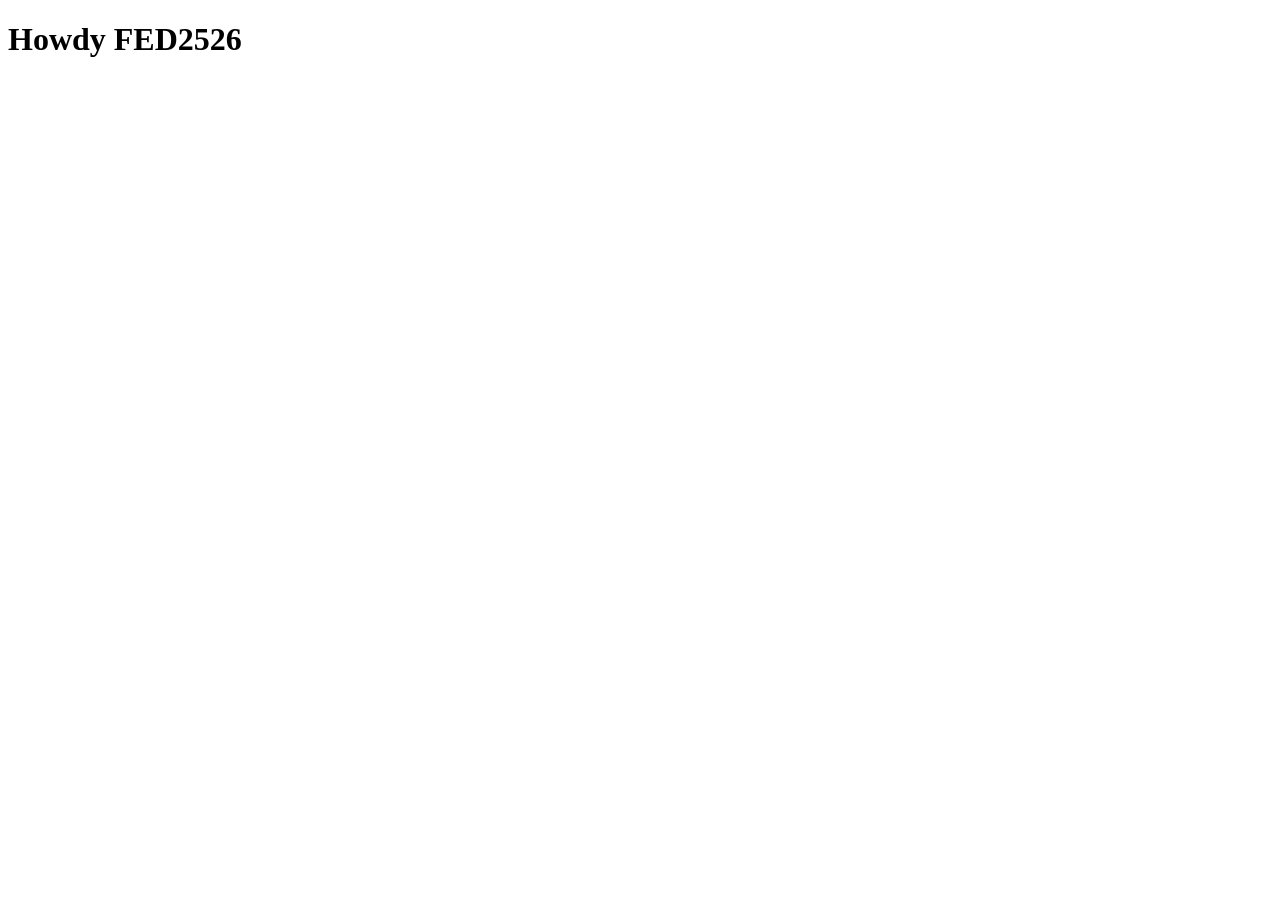
==== index.html @ 152c95b2 "Add files via upload" ====
<!DOCTYPE html>
<html lang="nl">
	
<head>
	<meta charset="UTF-8">
	<meta name="author" content="jouw naam">
	<meta name="viewport" content="width=device-width, initial-scale=1">
	
	<title>Howdy FED2526</title>

	<link href="styles/style.css" rel="stylesheet">

	<link rel="icon" type="image/svg+xml" href="images/favicon.svg">
</head>

<body>
	<h1>Howdy FED2526</h1>

	<script defer src="scripts/script.js"></script>
</body>
	
</html>
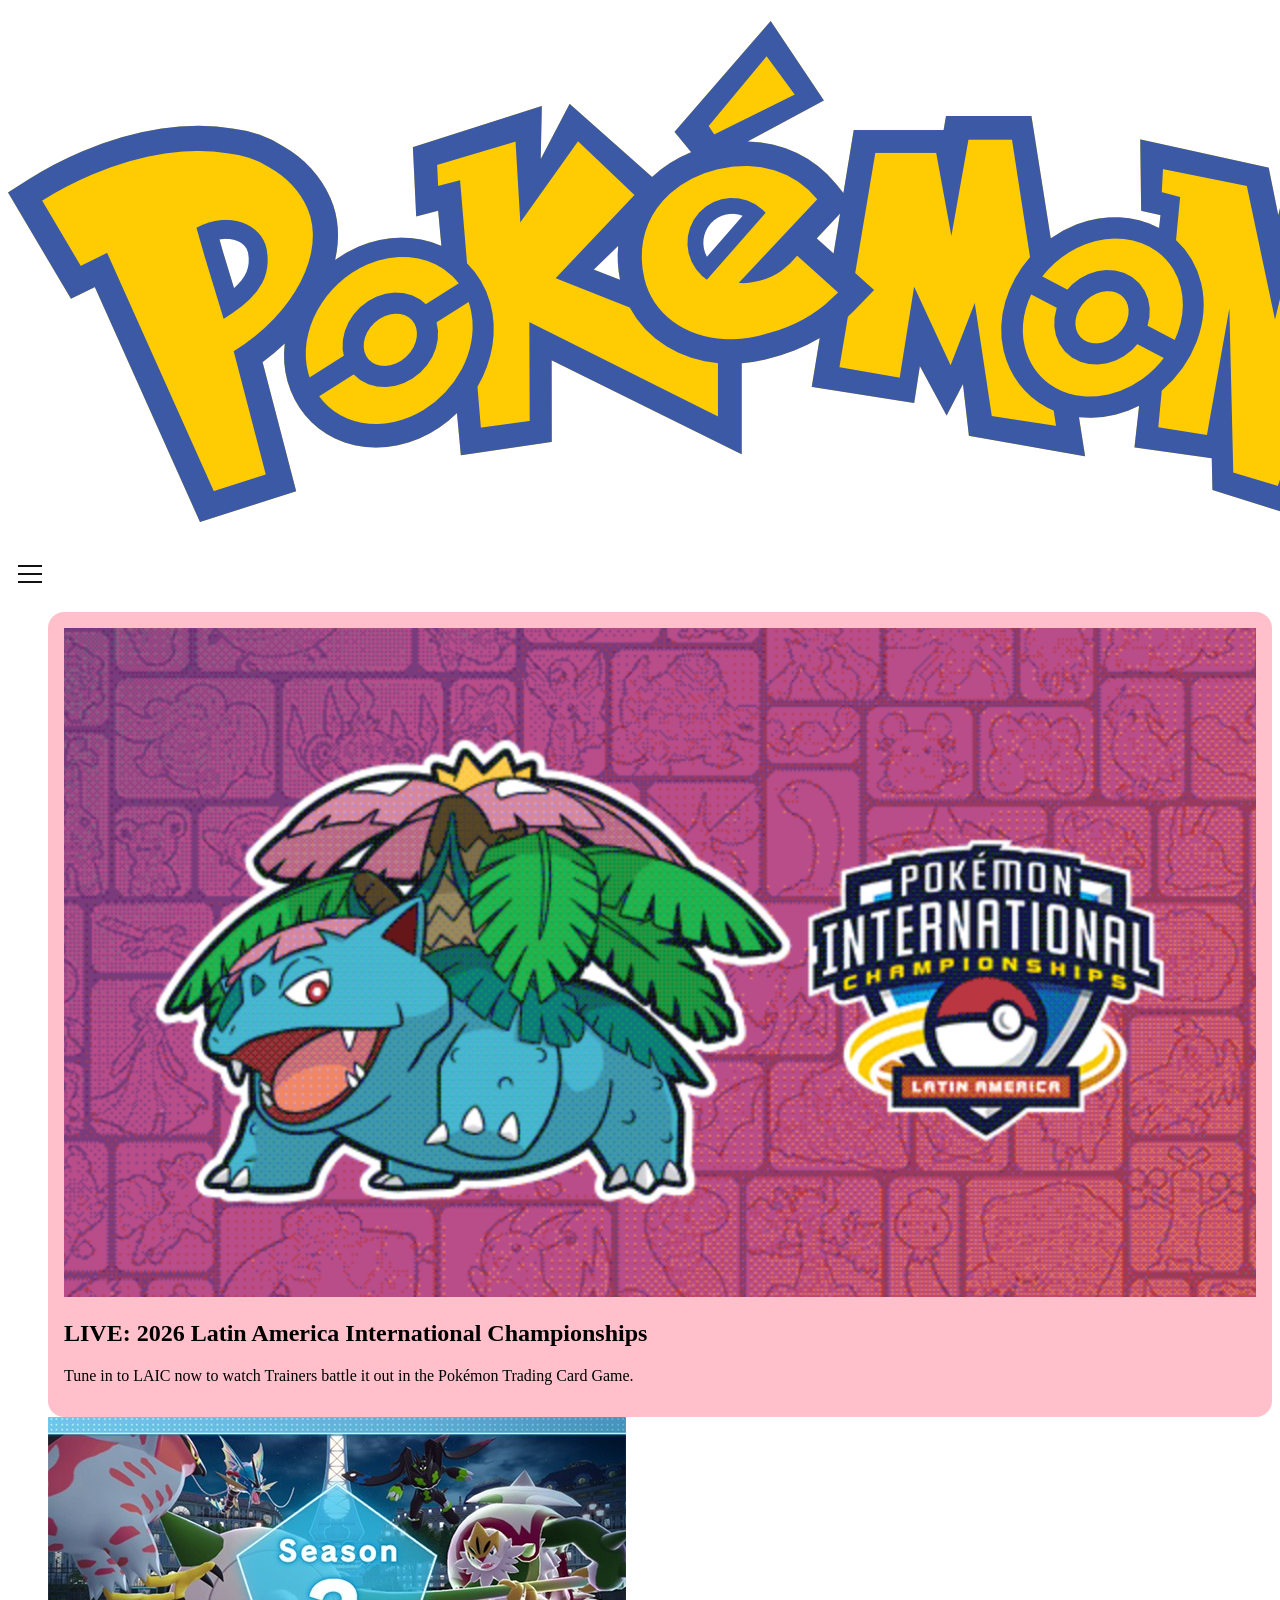
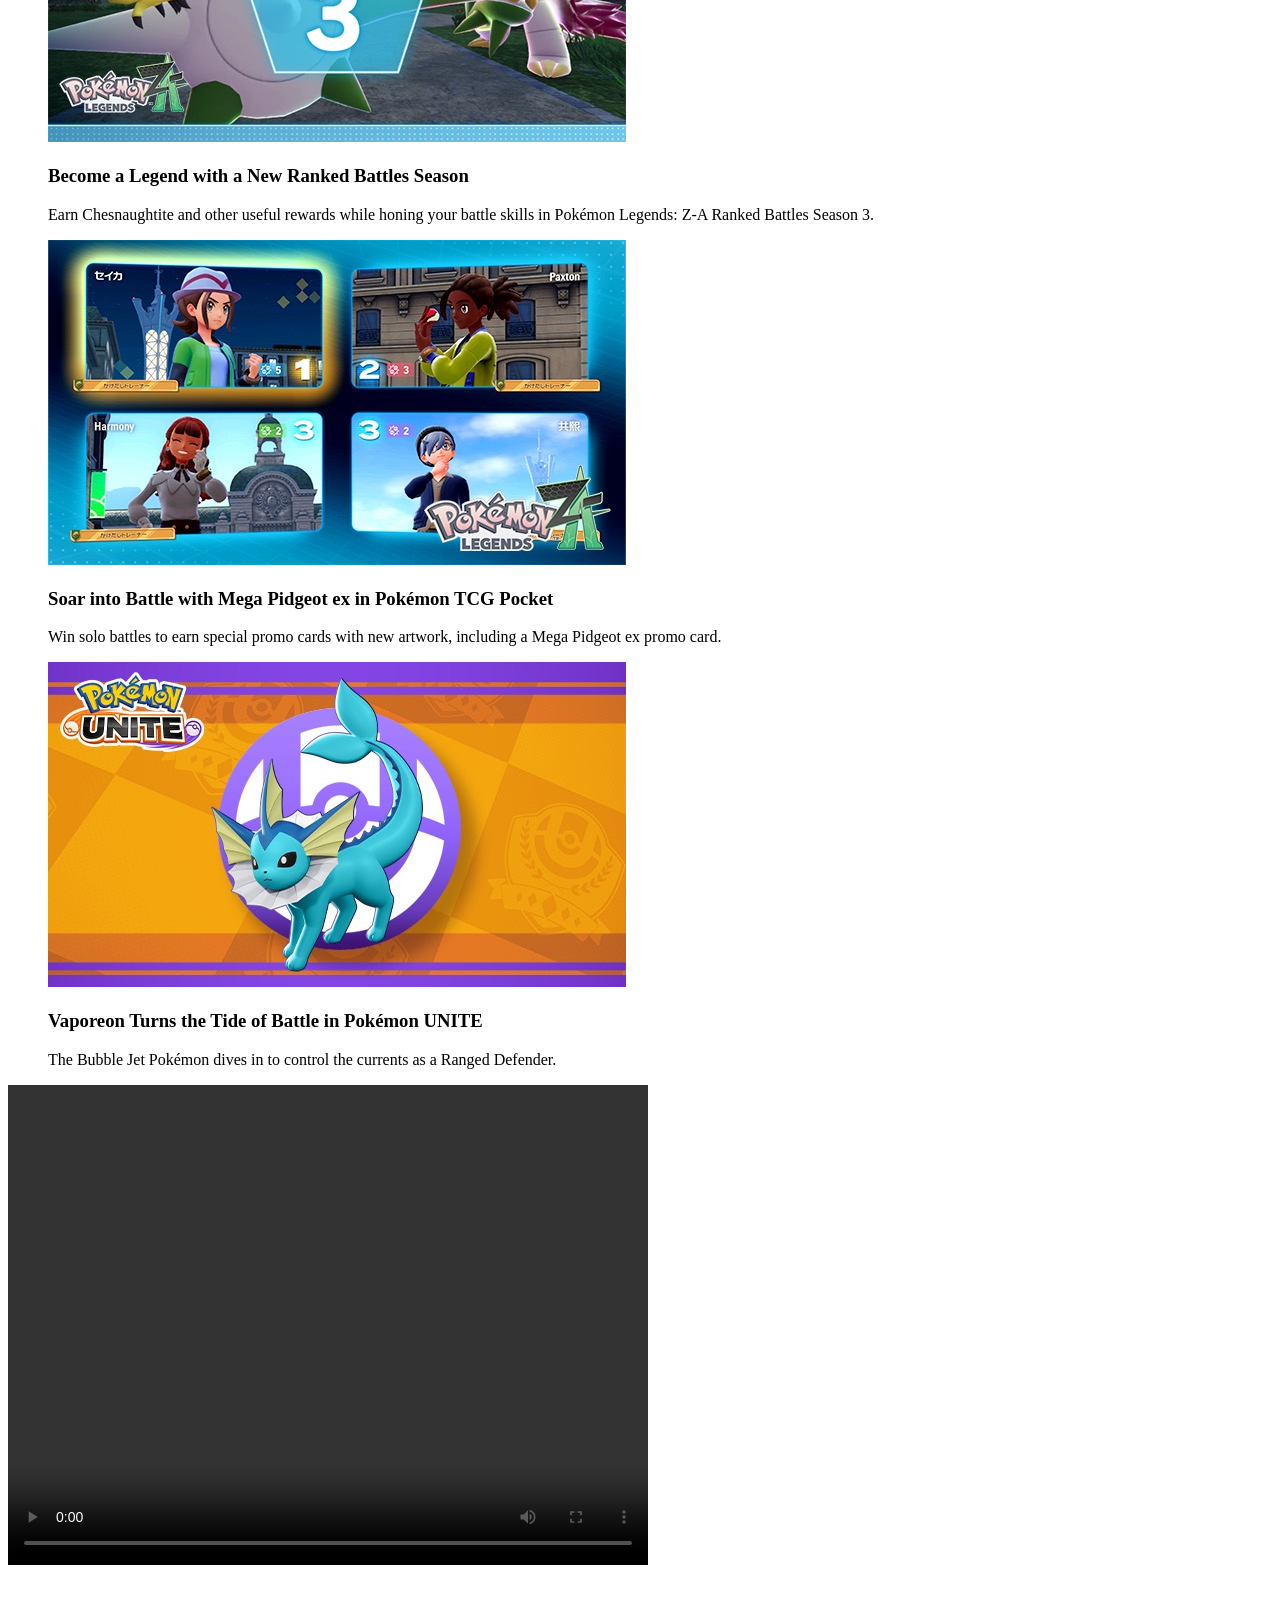
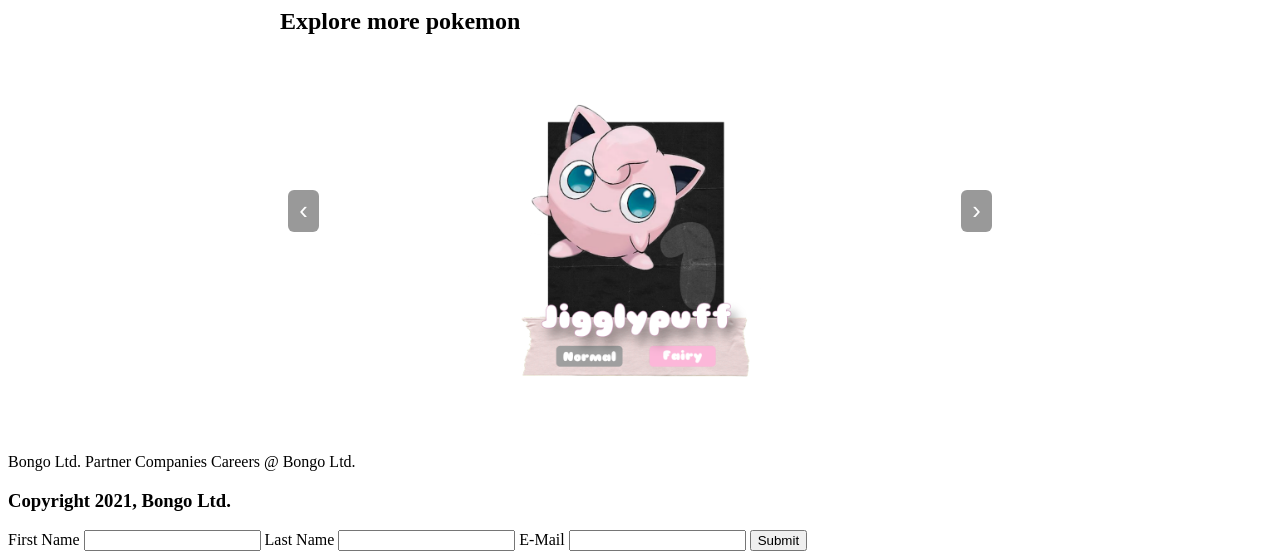
==== commit ba8e7fd0: "Add files via upload" ====
--- a/index.html
+++ b/index.html
@@ -1,22 +1,92 @@
 <!DOCTYPE html>
-<html lang="nl">
-	
-<head>
-	<meta charset="UTF-8">
-	<meta name="author" content="jouw naam">
-	<meta name="viewport" content="width=device-width, initial-scale=1">
-	
-	<title>Howdy FED2526</title>
-
-	<link href="styles/style.css" rel="stylesheet">
-
-	<link rel="icon" type="image/svg+xml" href="images/favicon.svg">
-</head>
-
+<html lang="en">
+  <head>
+    <meta charset="UTF-8">
+    <meta name="viewport" content="width=device-width, initial-scale=1">
+    <title>Pokémon Mobile</title>
+    <link rel="stylesheet" href="styles/style.css">
+  </head>
 <body>
-	<h1>Howdy FED2526</h1>
-
-	<script defer src="scripts/script.js"></script>
+  <header>
+    <h1><img src="images/pokemon.png" alt="pokemon"></h1>
+    <button class="menu-toggle" aria-expanded="false" aria-label="Toggle navigation">
+      <span class="hamburger" aria-hidden="true"></span>
+    </button>
+    <nav class="closed">
+      <ul>
+        <li><a href="#">Pokémon</a></li>
+        <li><a href="#">Shop</a></li>
+        <li><a href="#">About Us</a></li>
+      </ul>
+      <div class="font-size-control">
+        <button id="fontDecrease" title="Decrease font size">Tt−</button>
+        <button id="fontReset" title="Reset font size">Tt</button>
+        <button id="fontIncrease" title="Increase font size">Tt+</button>
+      </div>
+    </nav>
+  </header>
+  <main>
+    <section>
+      <ul>
+        <li>
+          <img src="images/pokemoninter.png" alt="Pokemon international Championships" style="width:100%;">
+          <h2>LIVE: 2026 Latin America International Championships</h2>
+          <p>Tune in to LAIC now to watch Trainers battle it out in the Pokémon Trading Card Game.</p>
+        </li>
+        <li>
+          <img src="images/s3.jpg" alt="">
+          <h3>Become a Legend with a New Ranked Battles Season</h3>
+          <p>Earn Chesnaughtite and other useful rewards while honing your battle skills in Pokémon Legends: Z-A Ranked Battles Season 3.</p>
+        </li>
+        <li>
+          <img src="images/battle.jpg" alt="">
+          <h3>Soar into Battle with Mega Pidgeot ex in Pokémon TCG Pocket</h3>
+          <p>Win solo battles to earn special promo cards with new artwork, including a Mega Pidgeot ex promo card.</p>
+        </li>
+        <li>
+          <img src="images/vapereon.jpg" alt="">
+          <h3>Vaporeon Turns the Tide of Battle in Pokémon UNITE</h3>
+          <p>The Bubble Jet Pokémon dives in to control the currents as a Ranged Defender.</p>
+        </li>
+      </ul>
+    </section>
+    <section>
+      <video width="640" height="480" controls>
+        <source src="video/4800-180289993_small.mp4" type="video/mp4">
+        Your browser does not support the video tag.
+      </video>
+    </section>
+    <section class="poke-carousel" aria-label="Pokémon carousel">
+      <h2>Explore more pokemon</h2>
+      <div class="poke-slides">
+        <img class="poke-slide" src="images/jigglypuff.PNG" alt="Jigglypuff">
+        <img class="poke-slide" src="images/eevee.PNG" alt="Eevee">
+        <img class="poke-slide" src="images/lucario.PNG" alt="Lucario">
+        <img class="poke-slide" src="images/mimikyu.PNG" alt="Mimikyu">
+      </div>
+      <button class="poke-prev" aria-label="Previous slide">‹</button>
+      <button class="poke-next" aria-label="Next slide">›</button>
+      <div class="poke-dots" aria-hidden="false"></div>
+    </section>
+  </main>
+  <footer>
+    <nav>
+      <a>Bongo Ltd. Partner Companies</a>
+      <a>Careers @ Bongo Ltd.</a>
+    </nav>
+    <h3>Copyright 2021, Bongo Ltd.</h3>
+    <form>
+					<label for="firstName">First Name</label>
+					<input required id="firstName" type="text">
+					<label for="lastName">Last Name</label>
+					<input required id="lastName" type="text">
+					<label for="mail">E-Mail</label>
+					<input required id="mail" type="email">
+					<input type="submit">
+				</form>
+  </footer>
+  <script src="scripts/script.js"></script>
+  <script src="scripts/font-size.js"></script>
+  <script src="scripts/pokemon-carousel.js"></script>
 </body>
-	
 </html>
--- a/styles/style.css
+++ b/styles/style.css
@@ -0,0 +1,233 @@
+/**************/
+/* CSS REMEDY */
+/**************/
+*, *::after, *::before {
+  box-sizing:border-box;  
+}
+
+
+/*********************/
+/* CUSTOM PROPERTIES */
+/*********************/
+:root {
+	/* startje */
+	--color-text:#111;
+	--color-background:#cce5ea;
+}
+
+
+
+
+
+/****************/
+/* JOUW STYLING */
+/****************/
+
+
+
+/* Hamburger / responsive nav */
+.menu-toggle {
+	background: transparent;
+	border: none;
+	width: 44px;
+	height: 44px;
+	display: inline-flex;
+	align-items: center;
+	justify-content: center;
+	cursor: pointer;
+}
+.menu-toggle:focus { outline: 3px solid rgba(0,0,0,0.15); }
+.hamburger {
+	display: block;
+	width: 24px;
+	height: 2px;
+	background: var(--color-text);
+	position: relative;
+}
+.hamburger::before, .hamburger::after {
+	content: "";
+	position: absolute;
+	left: 0;
+	width: 24px;
+	height: 2px;
+	background: var(--color-text);
+	transition: transform .25s ease, opacity .2s ease;
+}
+.hamburger::before { top: -8px; }
+.hamburger::after { bottom: -8px; }
+.menu-toggle[aria-expanded="true"] .hamburger { background: transparent; }
+.menu-toggle[aria-expanded="true"] .hamburger::before { transform: translateY(8px) rotate(45deg); }
+.menu-toggle[aria-expanded="true"] .hamburger::after { transform: translateY(-8px) rotate(-45deg); }
+
+.closed {
+	display: none;
+}
+
+header nav {
+	display: flex;
+	gap: 1rem;
+}
+
+/* Font size control buttons */
+.font-size-control {
+	display: flex;
+	gap: 0.4rem;
+	margin-left: auto;
+}
+
+.font-size-control button {
+	background: transparent;
+	border: 1px solid var(--color-text);
+	padding: 0.3rem 0.7rem;
+	cursor: pointer;
+	font-size: 0.85rem;
+	border-radius: 3px;
+	transition: background 0.2s;
+}
+
+.font-size-control button:hover {
+	background: rgba(0, 0, 0, 0.1);
+}
+
+@media (max-width: 800px) {
+	.primary-nav {
+		display: none;
+		position: absolute;
+		top: 100%;
+		right: 0;
+		background: var(--color-background);
+		width: 220px;
+		box-shadow: 0 8px 24px rgba(0,0,0,0.12);
+		border-radius: 6px;
+		padding: 0.5rem 0;
+	}
+	.primary-nav.open { display: block; }
+	.primary-nav ul { list-style: none; margin: 0; padding: 0; }
+	.primary-nav li { margin: 0; }
+	.primary-nav a { display: block; padding: 0.6rem 1rem; color: var(--color-text); text-decoration: none; }
+	.primary-nav a:hover, .primary-nav a:focus { background: rgba(0,0,0,0.04); }
+}
+
+/* Simple, self-contained carousel for pokemon.html */
+.poke-carousel {
+	max-width: 720px;
+	margin: 1.2rem auto;
+	position: relative;
+	overflow: hidden;
+	border-radius: 8px;
+	background: #fff;
+}
+.poke-slides { position: relative; height: 360px; }
+.poke-slide {
+	position: absolute;
+	inset: 0 0 0 0;
+	width: 100%;
+	height: 100%;
+	object-fit: contain;
+	background: #fff;
+	opacity: 0;
+	transition: opacity 400ms ease-in-out;
+}
+.poke-slide[style], .poke-slide.active { opacity: 1; }
+.poke-prev, .poke-next {
+	position: absolute;
+	top: 50%;
+	transform: translateY(-50%);
+	background: rgba(0,0,0,0.4);
+	border: none;
+	color: white;
+	font-size: 1.6rem;
+	padding: 0.4rem 0.7rem;
+	cursor: pointer;
+	border-radius: 6px;
+}
+.poke-prev { left: 8px; }
+.poke-next { right: 8px; }
+.poke-dots {
+	text-align: center;
+	padding: 0.6rem 0;
+	background: rgba(255,255,255,0.85);
+}
+.poke-dots button {
+	width: 10px;
+	height: 10px;
+	border-radius: 50%;
+	border: none;
+	margin: 0 6px;
+	background: #ccc;
+	cursor: pointer;
+}
+.poke-dots button.active { background: #333; }
+
+@media (max-width: 480px) {
+	.poke-slides { height: 220px; }
+}
+
+/* First Section */
+
+section:first-of-type ul {
+	list-style: none;
+}
+
+section:first-of-type ul li:first-of-type  {
+	background-color: pink;
+	padding: 1em;
+	border-radius: 1em;
+	transition: .2s;
+}
+
+section:first-of-type ul li:first-of-type:hover {
+	background-color: rgb(224, 168, 177);
+	transform: translate(0, -0.2em);
+	cursor: pointer;
+}
+
+/* Stats */
+
+.stats {
+	background-color: grey;
+	border-radius: 1em;
+}
+
+.stats > ul {
+	display: flex;
+	
+}
+
+.stats > ul > li {
+	list-style: none;
+}
+
+.stats ul li ul {
+	padding: 0;
+}
+
+.stats ul li ul li {
+	background-color: #fff;
+	width: 80px;
+	height: 10px;
+	margin: 5px;
+	list-style: none;
+}
+
+.blue{
+	background-color: blue;
+}
+
+/* Evolutions section */
+
+section:nth-of-type(6) {
+	background-color: grey;
+}
+
+section:nth-of-type(6) img {
+	cursor: pointer;
+	transition: .2s;
+	border: 1em solid #fff;
+	border-radius: 50em;
+	background-color: darkgrey;
+}
+
+section:nth-of-type(6) img:hover {
+	scale: 1.1;
+}
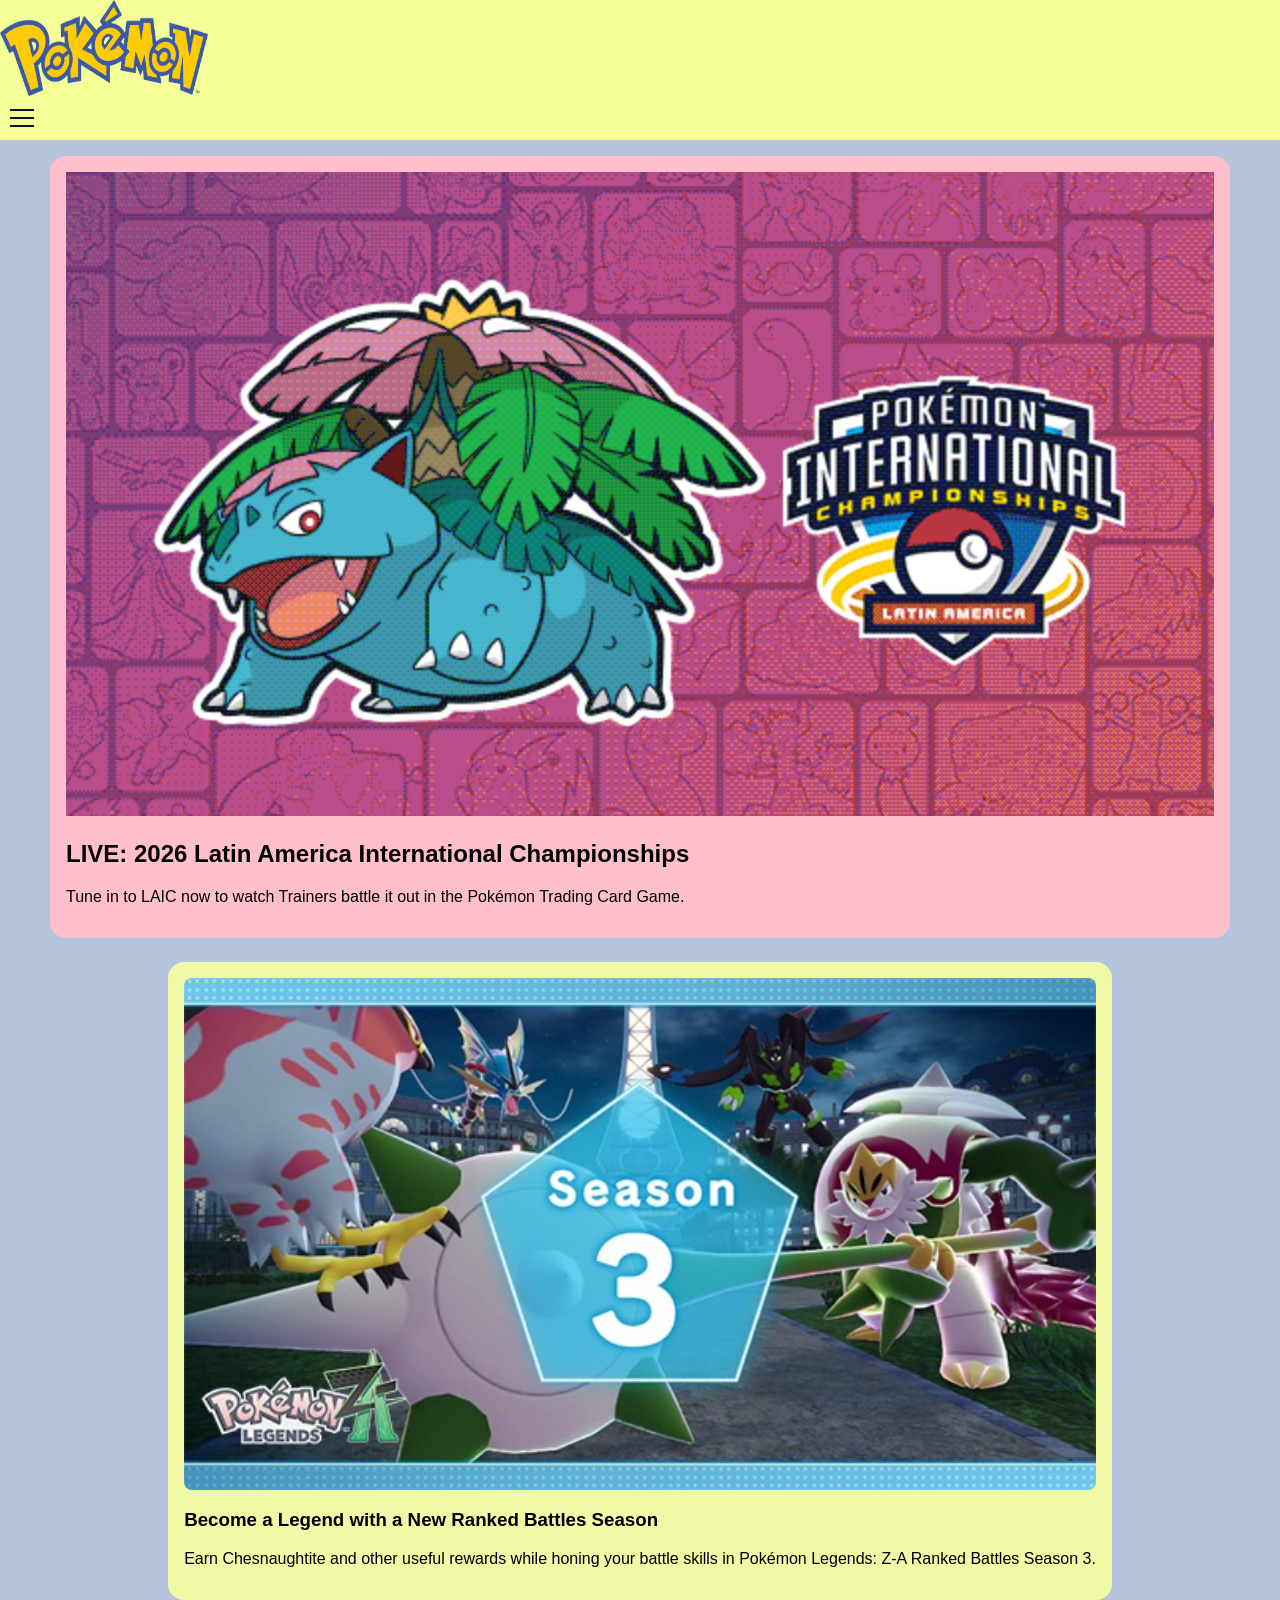
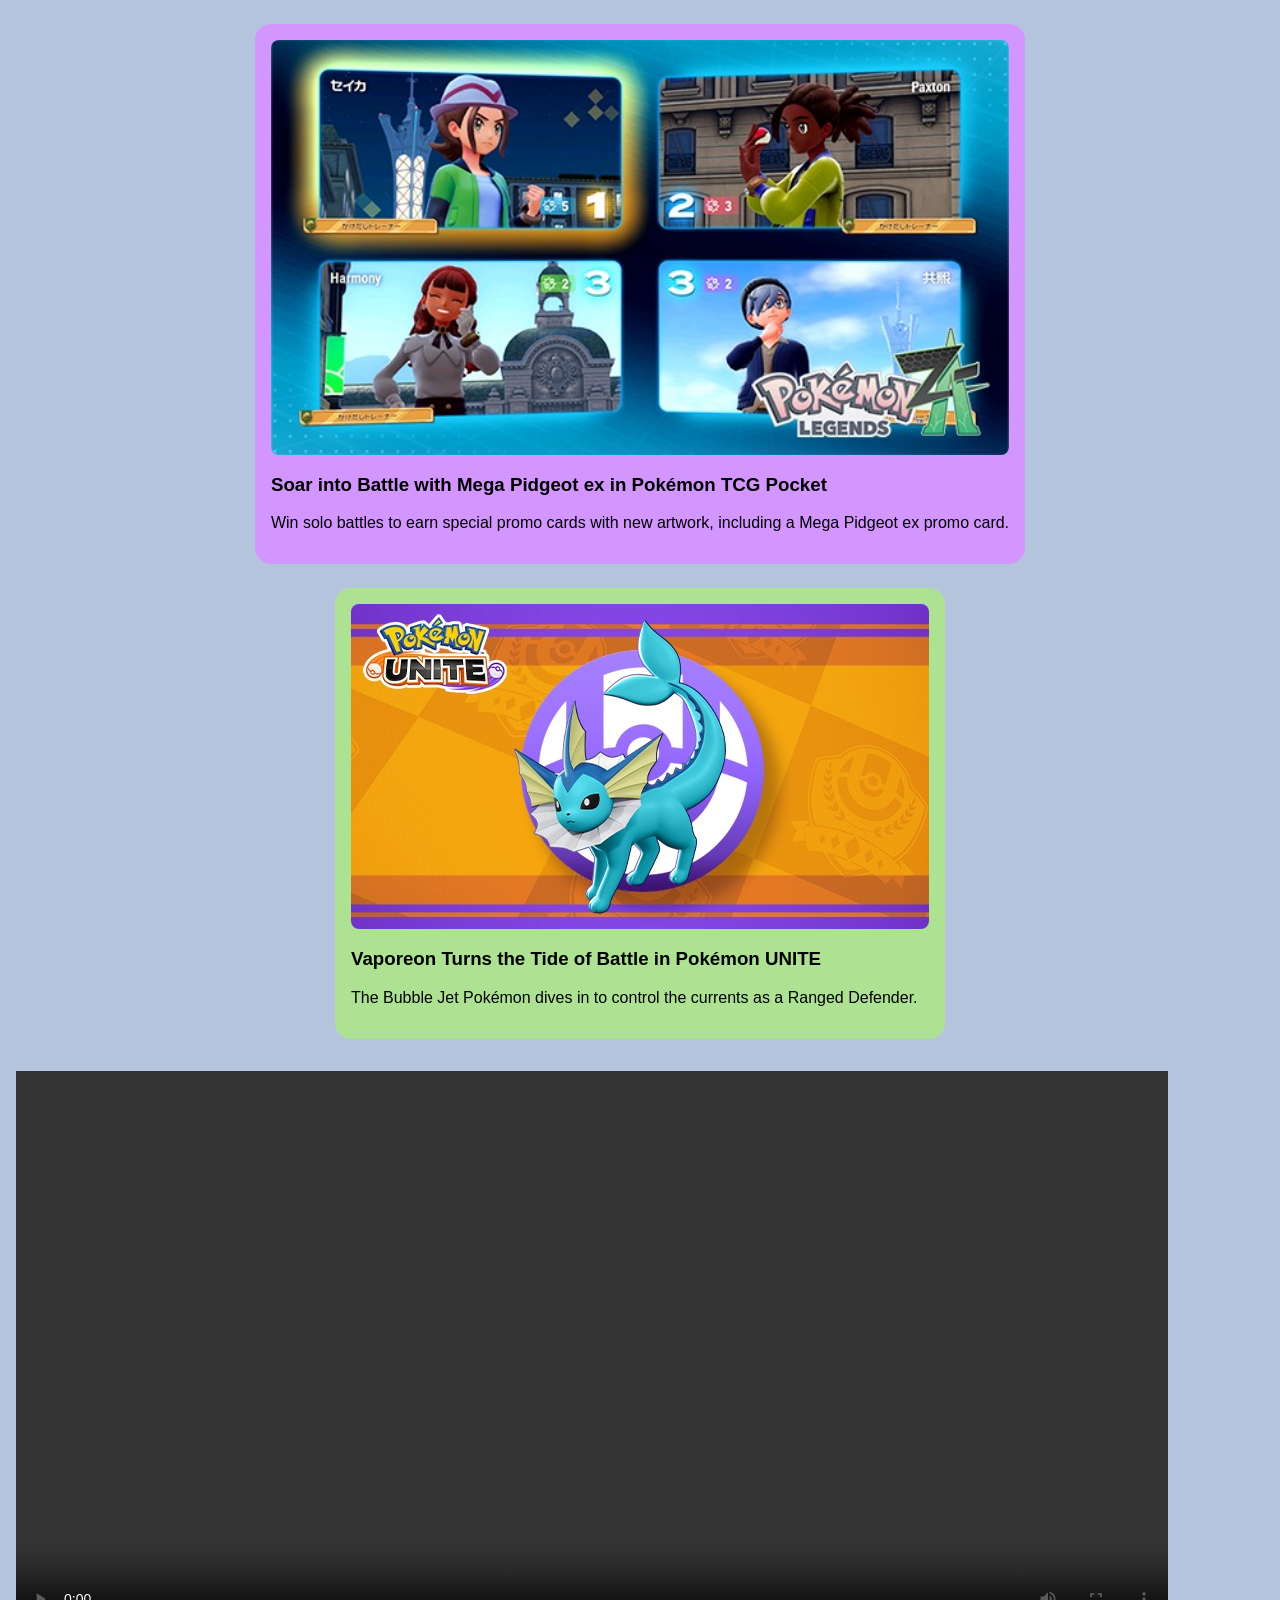
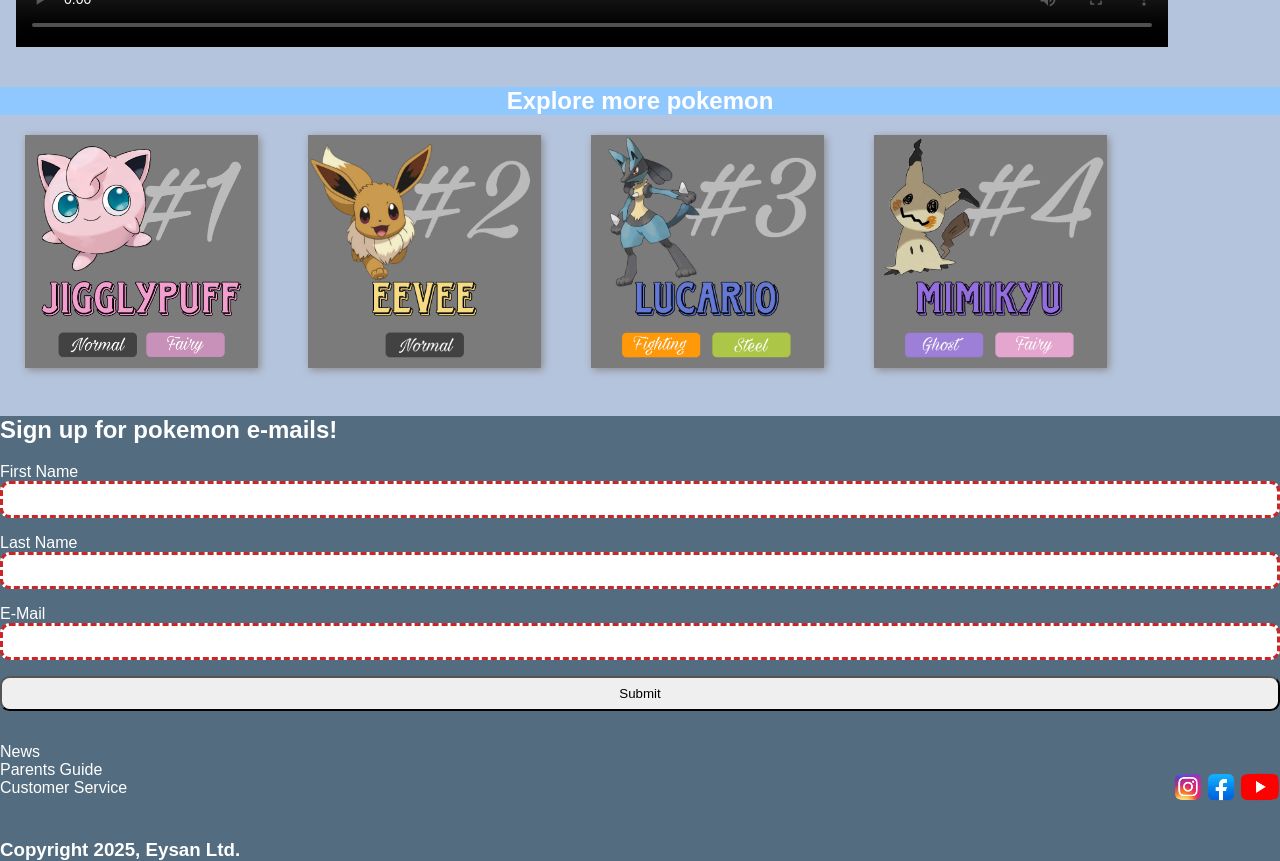
==== commit 8e025024: "Add files via upload" ====
--- a/index.html
+++ b/index.html
@@ -8,13 +8,14 @@
   </head>
 <body>
   <header>
-    <h1><img src="images/pokemon.png" alt="pokemon"></h1>
+    <h1 hidden>Pokemon</h1>
+    <img src="images/pokemon.png" alt="pokemon logo">
     <button class="menu-toggle" aria-expanded="false" aria-label="Toggle navigation">
       <span class="hamburger" aria-hidden="true"></span>
     </button>
     <nav class="closed">
       <ul>
-        <li><a href="#">Pokémon</a></li>
+        <li><a href="pokemon.html">Pokémon</a></li>
         <li><a href="#">Shop</a></li>
         <li><a href="#">About Us</a></li>
       </ul>
@@ -26,6 +27,8 @@
     </nav>
   </header>
   <main>
+
+    <!-- News Section -->
     <section>
       <ul>
         <li>
@@ -33,48 +36,46 @@
           <h2>LIVE: 2026 Latin America International Championships</h2>
           <p>Tune in to LAIC now to watch Trainers battle it out in the Pokémon Trading Card Game.</p>
         </li>
-        <li>
-          <img src="images/s3.jpg" alt="">
+        <li class="s3">
+          <img src="images/s3.jpg" alt="New Ranked Battles Season image">
           <h3>Become a Legend with a New Ranked Battles Season</h3>
           <p>Earn Chesnaughtite and other useful rewards while honing your battle skills in Pokémon Legends: Z-A Ranked Battles Season 3.</p>
         </li>
-        <li>
-          <img src="images/battle.jpg" alt="">
+        <li class="battle">
+          <img src="images/battle.jpg" alt="Soar into Battle with Mega Pidgeot image">
           <h3>Soar into Battle with Mega Pidgeot ex in Pokémon TCG Pocket</h3>
           <p>Win solo battles to earn special promo cards with new artwork, including a Mega Pidgeot ex promo card.</p>
         </li>
-        <li>
-          <img src="images/vapereon.jpg" alt="">
+        <li class="vapereon">
+          <img src="images/vapereon.jpg" alt="Vapereon tide battle image">
           <h3>Vaporeon Turns the Tide of Battle in Pokémon UNITE</h3>
           <p>The Bubble Jet Pokémon dives in to control the currents as a Ranged Defender.</p>
         </li>
       </ul>
     </section>
+
+
     <section>
+      <h2 hidden>Draaiende pokeball video</h2>
       <video width="640" height="480" controls>
-        <source src="video/4800-180289993_small.mp4" type="video/mp4">
+        <source src="video/pokebal.mp4" type="video/mp4">
         Your browser does not support the video tag.
       </video>
+   </section>
+    <section>
+      <h2 class="fonth2">Explore more pokemon</h2>
+      <div class="imagecarousel">
+        <img src="images/jigglypuff.JPEG" alt="Jigglypuff"/> 
+        <img src="images/evee.JPEG" alt="Eevee"/>
+        <img src="images/lucario.JPEG" alt="Lucario"/>
+        <img src="images/mimikyu.JPEG" alt="Mimikyu"/>
+      </div>
     </section>
-    <section class="poke-carousel" aria-label="Pokémon carousel">
-      <h2>Explore more pokemon</h2>
-      <div class="poke-slides">
-        <img class="poke-slide" src="images/jigglypuff.PNG" alt="Jigglypuff">
-        <img class="poke-slide" src="images/eevee.PNG" alt="Eevee">
-        <img class="poke-slide" src="images/lucario.PNG" alt="Lucario">
-        <img class="poke-slide" src="images/mimikyu.PNG" alt="Mimikyu">
-      </div>
-      <button class="poke-prev" aria-label="Previous slide">‹</button>
-      <button class="poke-next" aria-label="Next slide">›</button>
-      <div class="poke-dots" aria-hidden="false"></div>
-    </section>
+
+
   </main>
   <footer>
-    <nav>
-      <a>Bongo Ltd. Partner Companies</a>
-      <a>Careers @ Bongo Ltd.</a>
-    </nav>
-    <h3>Copyright 2021, Bongo Ltd.</h3>
+    <h2>Sign up for pokemon e-mails!</h2>
     <form>
 					<label for="firstName">First Name</label>
 					<input required id="firstName" type="text">
@@ -83,10 +84,18 @@
 					<label for="mail">E-Mail</label>
 					<input required id="mail" type="email">
 					<input type="submit">
-				</form>
+		</form>
+    <div class="apps">
+    <ul>
+      <li>News</li>
+      <li>Parents Guide</li>
+      <li>Customer Service</li>
+    </ul>
+    <img src="images/apps.PNG" alt="Instagram, Facebook en Youtube logos">
+    </div>
+    <h3>Copyright 2025, Eysan Ltd.</h3>
   </footer>
   <script src="scripts/script.js"></script>
   <script src="scripts/font-size.js"></script>
-  <script src="scripts/pokemon-carousel.js"></script>
 </body>
 </html>
--- a/styles/style.css
+++ b/styles/style.css
@@ -12,7 +12,7 @@
 :root {
 	/* startje */
 	--color-text:#111;
-	--color-background:#cce5ea;
+	--color-background:#3f8d9d;
 }
 
 
@@ -22,10 +22,86 @@
 /****************/
 /* JOUW STYLING */
 /****************/
-
-
-
-/* Hamburger / responsive nav */
+body {
+	background-color: #b5c4dd;
+	font-family: 'Franklin Gothic Medium', 'Arial Narrow', Arial, sans-serif;
+}
+
+/* Carousel */
+.imagecarousel {
+	position: relative;
+	height: 233px;
+	margin-bottom: 30px;
+	display: flex;
+	width: 100%;
+}
+
+.imagecarousel img {
+  margin: 0px 25px;
+  box-shadow: 2px 2px 8px #8a8a8a;
+}
+
+.imagecarousel {
+  animation: bannermove 50s linear infinite;
+}
+
+@keyframes bannermove {
+   0% {
+    left: 0;
+  }
+  50% {
+    left: -100%;
+  }
+  100% {
+    left: 0;
+  }
+}
+
+head nav  {
+  flex-direction: row;
+}
+body {
+    margin: 0;
+    padding: 0;
+}
+
+/* Header */
+
+nav ul {
+    list-style: none;
+    display: flex;
+    flex-direction: column;  
+    gap: 0.5em;
+	font-size: large;
+}
+
+nav ul li a {
+    text-decoration: none;
+    font-family: Impact, Haettenschweiler, 'Arial Narrow Bold', sans-serif;
+    color: black;
+    font-size: 0.9em;
+    display: block;
+}
+header {
+background-color: rgb(245, 255, 151);
+}
+video {
+	margin: 1em;
+	width: 90%;
+	height: 90%;
+}
+
+header img {
+	display: block;
+	justify-content: center;
+	height:6em;
+	width: 13em;
+                 
+}
+
+
+
+/* Hamburger nav */
 .menu-toggle {
 	background: transparent;
 	border: none;
@@ -66,27 +142,21 @@
 header nav {
 	display: flex;
 	gap: 1rem;
-}
+	justify-content: space-between;
+}
+
 
 /* Font size control buttons */
-.font-size-control {
-	display: flex;
-	gap: 0.4rem;
+.font-size-control button {
+    background: transparent;
+    border: 0.1em solid var(--color-text);
+    padding: 0.1rem 0.3rem; 
 	margin-left: auto;
-}
-
-.font-size-control button {
-	background: transparent;
-	border: 1px solid var(--color-text);
-	padding: 0.3rem 0.7rem;
-	cursor: pointer;
-	font-size: 0.85rem;
-	border-radius: 3px;
-	transition: background 0.2s;
-}
-
-.font-size-control button:hover {
-	background: rgba(0, 0, 0, 0.1);
+    cursor: pointer;
+    font-size: 0.75rem;    
+    border-radius: 0.2em;
+    transition: background 0.2s;
+    width: auto;            
 }
 
 @media (max-width: 800px) {
@@ -108,68 +178,28 @@
 	.primary-nav a:hover, .primary-nav a:focus { background: rgba(0,0,0,0.04); }
 }
 
-/* Simple, self-contained carousel for pokemon.html */
-.poke-carousel {
-	max-width: 720px;
-	margin: 1.2rem auto;
-	position: relative;
-	overflow: hidden;
-	border-radius: 8px;
-	background: #fff;
-}
-.poke-slides { position: relative; height: 360px; }
-.poke-slide {
-	position: absolute;
-	inset: 0 0 0 0;
-	width: 100%;
-	height: 100%;
-	object-fit: contain;
-	background: #fff;
-	opacity: 0;
-	transition: opacity 400ms ease-in-out;
-}
-.poke-slide[style], .poke-slide.active { opacity: 1; }
-.poke-prev, .poke-next {
-	position: absolute;
-	top: 50%;
-	transform: translateY(-50%);
-	background: rgba(0,0,0,0.4);
-	border: none;
-	color: white;
-	font-size: 1.6rem;
-	padding: 0.4rem 0.7rem;
-	cursor: pointer;
-	border-radius: 6px;
-}
-.poke-prev { left: 8px; }
-.poke-next { right: 8px; }
-.poke-dots {
-	text-align: center;
-	padding: 0.6rem 0;
-	background: rgba(255,255,255,0.85);
-}
-.poke-dots button {
-	width: 10px;
-	height: 10px;
-	border-radius: 50%;
-	border: none;
-	margin: 0 6px;
-	background: #ccc;
-	cursor: pointer;
-}
-.poke-dots button.active { background: #333; }
-
-@media (max-width: 480px) {
-	.poke-slides { height: 220px; }
-}
-
-/* First Section */
-
+/* font h2 index.html */
+.fonth2 {
+  font-family: Impact, Haettenschweiler, 'Arial Narrow Bold', sans-serif;
+  text-align: center;
+  color: #fff;
+  background-color: #8fc7ff;
+}
+
+/* news section Section */
 section:first-of-type ul {
 	list-style: none;
+	display: flex;
+	align-items: center;
+	flex-direction: column;
+	padding-left: 0px;
+	margin-left: 0.5em;
+	margin-right: 0.5em;
+	gap: 1.5em;
 }
 
 section:first-of-type ul li:first-of-type  {
+	font-family: 'Franklin Gothic Medium', 'Arial Narrow', Arial, sans-serif;
 	background-color: pink;
 	padding: 1em;
 	border-radius: 1em;
@@ -182,45 +212,122 @@
 	cursor: pointer;
 }
 
-/* Stats */
-
-.stats {
+.s3 {
+	font-family: 'Franklin Gothic Medium', 'Arial Narrow', Arial, sans-serif;
+	list-style: none;
+	background-color: rgb(241, 249, 166);
+	padding: 1em;
+	border-radius: 1em;
+	transition: .2s;
+	gap: 1.5em;
+}
+.s3:hover{
+    background-color: rgb(214, 221, 145);
+	transform: translate(0, -0.2em);
+	cursor: pointer;
+}
+.s3 img {
+  width: 100%;
+  height: auto;
+  display: block;
+  border-radius: 0.5em;
+}
+
+.battle {
+	font-family: 'Franklin Gothic Medium', 'Arial Narrow', Arial, sans-serif;
+	list-style: none;
+	background-color: rgb(211, 150, 255);
+	padding: 1em;
+	border-radius: 1em;
+	transition: .2s;
+	gap: 1.5em;
+}
+.battle:hover{
+    background-color: rgb(177, 126, 214);
+	transform: translate(0, -0.2em);
+	cursor: pointer;
+}
+.battle img {
+  width: 100%;
+  height: auto;
+  display: block;
+  border-radius: 0.5em;
+}
+
+.vapereon {
+	font-family: 'Franklin Gothic Medium', 'Arial Narrow', Arial, sans-serif;
+	list-style: none;
+	background-color: rgb(174, 226, 147);
+	padding: 1em;
+	border-radius: 1em;
+	transition: .2s;
+	gap: 1.5em;
+}
+.vapereon:hover{
+    background-color: rgb(151, 196, 127);
+	transform: translate(0, -0.2em);
+	cursor: pointer;
+}
+.vapereon img {
+  width: 100%;
+  height: auto;
+  display: block;
+  border-radius: 0.5em;
+}
+
+/* Evolutions section */
+.evolutionh3 {
+	font-family: Impact, Haettenschweiler, 'Arial Narrow Bold', sans-serif;
+	text-align: center;
+	font-size: 2em;
+	color: #fff;
+
+}
+.Evolutions button {
+  display: block;
+  margin: 0 auto;
+  margin-bottom: 3em;       
+  font-size: 18px;         
+  background-color: #35889f;
+  color: white;             
+  border: none;
+  border-radius: 8px;
+  cursor: pointer;
+}
+
+.Evolutions button:hover {
+  background-color: #4ab8d6;
+}
+
+
+.Evolutions ol li {
+	list-style: none;
+	
+}
+
+.Evolutions ol li h4 {
+	font-family: Impact, Haettenschweiler, 'Arial Narrow Bold', sans-serif;
+	font-size: 1.2em;
+	color: #ffd8f5;
+	
+}
+
+.Evolutions ol li p span{
+	font-family: 'Franklin Gothic Medium', 'Arial Narrow', Arial, sans-serif;
+	font-size: 1em;
+	color: #ffffff;
+	display: flex;
+	flex-direction: column;
+	column-gap: 1.5em;
+}
+
+section:nth-of-type(7) {
 	background-color: grey;
-	border-radius: 1em;
-}
-
-.stats > ul {
-	display: flex;
-	
-}
-
-.stats > ul > li {
-	list-style: none;
-}
-
-.stats ul li ul {
-	padding: 0;
-}
-
-.stats ul li ul li {
-	background-color: #fff;
-	width: 80px;
-	height: 10px;
-	margin: 5px;
-	list-style: none;
-}
-
-.blue{
-	background-color: blue;
-}
-
-/* Evolutions section */
-
-section:nth-of-type(6) {
-	background-color: grey;
-}
-
-section:nth-of-type(6) img {
+	border-radius: 2em;
+	margin-bottom: 2em;
+}
+
+section:nth-of-type(7) img {
 	cursor: pointer;
 	transition: .2s;
 	border: 1em solid #fff;
@@ -228,6 +335,238 @@
 	background-color: darkgrey;
 }
 
-section:nth-of-type(6) img:hover {
+section:nth-of-type(7) img:hover {
 	scale: 1.1;
 }
+
+/* Footer */
+.apps img {
+	width: 7em;
+	height: 7em;
+}
+.apps {
+  display: flex;
+  flex-direction: row;
+}
+
+footer ul{
+	padding: 0em;
+	margin-right: auto;
+}
+footer ul li {
+	list-style: none;
+	color: #fff;
+	font-family: 'Franklin Gothic Medium', 'Arial Narrow', Arial, sans-serif;
+}
+
+footer {
+	background-color: rgb(83, 108, 127);
+	margin-top: 3em;
+	margin-bottom: 0em;
+	font-family: Impact, Haettenschweiler, 'Arial Narrow Bold', sans-serif;
+}
+footer p {
+	color :white;
+	font-family: 'Franklin Gothic Medium', 'Arial Narrow', Arial, sans-serif;
+}
+footer h3 {
+	color :white;
+	margin-top: 0em;
+	margin-bottom: 0em;
+}
+footer h2 {
+	color :white;
+}
+
+/* Form footer*/
+form {
+		display: flex;
+		flex-direction: column;
+		color: white;
+		font-family: Arial, Helvetica, sans-serif;
+	}
+
+	input:required {
+		border: .2rem dashed rgb(203, 37, 37);
+	}
+
+	input:valid:not(:last-of-type), input:is(:-webkit-autofill, :autofill) {
+		border: .2rem dashed rgb(180, 242, 87);
+		background-color: #fff;
+	}
+
+	input {
+		margin-bottom: 1rem;
+		border-radius: .6rem;
+		padding: .5rem;
+	}
+
+	input:focus {
+		border: .2rem dashed black;
+	}
+
+	input:last-of-type:hover {
+		background-color: aliceblue;
+		cursor: pointer;
+	}
+
+/* Jigglypuff banner */
+.jp{
+	font-family: Impact, Haettenschweiler, 'Arial Narrow Bold', sans-serif;
+}
+.jp h2 {
+	color: #ffd8f5;
+	text-align: center;
+	font-size: 3em;
+	background-color: #8fc7ff;
+
+}
+
+/* Pokeball buttons */
+.button-row {
+    display: flex;     
+    gap: 0.5rem;         
+    justify-content: center; 
+    align-items: center;
+}
+
+.button-row button {
+    background: none;     
+    border: none;         
+    padding: 0;         
+    cursor: pointer;
+}
+
+.button-row button img {
+    width: 40px;          
+    height: 40px;         
+    object-fit: contain;
+}
+
+
+/* Jigglypuff img */
+.foto {
+    display: flex;              
+    justify-content: center;   
+    align-items: center;       
+    margin: 2rem 0;      
+	background-color: #8fc7ff;	
+}
+
+.foto img {
+    width:  15em;   
+    height: 15em;
+}
+
+
+/* Stats img */
+.stats {
+    display: flex;             
+    justify-content: center;    
+    align-items: center;        
+    margin: 2rem 0;             
+}
+
+.stats img {
+    width:  20em;   
+    height: 20em;
+}
+
+
+/* Algemene button gedeelte, alles in het midden */
+.buttonh {
+    display: flex;
+    flex-direction: column;
+    align-items: center;
+    text-align: center;
+    gap: 2rem; 
+    padding: 2rem 0;
+}
+
+
+
+/* Algemene button gedeelte */
+.buttonh {
+	margin-top: 2em;
+	border-radius: 2em;
+    color: rgb(255, 255, 255);
+    font-family: 'Franklin Gothic Medium', 'Arial Narrow', Arial, sans-serif;
+    cursor: pointer;
+    font-size: 1em;
+    background-color: rgb(93, 166, 225);
+}
+div.buttons1 {
+	display: flex;
+	flex-direction: row;
+	gap: 0.5em;
+}
+
+div.buttons2 {
+	display: flex;
+	flex-direction: row;
+	gap: 0.5em;
+}
+
+/* type buttons */
+button.Normal { 
+  background-color: #c9c9c5; 
+  font-family: 'Franklin Gothic Medium', 'Arial Narrow', Arial, sans-serif;
+  font-size: 1em;
+} 
+button.Fairy  { 
+  background-color: #fcb7c6; 
+  font-family: 'Franklin Gothic Medium', 'Arial Narrow', Arial, sans-serif;
+  font-size: 1em;
+} 
+button.Poison { 
+  background-color: #c057c0; 
+  font-family: 'Franklin Gothic Medium', 'Arial Narrow', Arial, sans-serif;
+  font-size: 1em;
+}  
+button.Steel  { 
+  background-color: #9797a1; 
+  font-family: 'Franklin Gothic Medium', 'Arial Narrow', Arial, sans-serif;
+  font-size: 1em;
+}  
+
+/* info gedeelte */
+.info {
+	text-align: center;
+	display: flex;
+	flex-direction: column;
+	align-items: center;
+	justify-content: center;
+	background-color: #3c98f4;
+	border-radius: 2em;
+	margin-left: 0.5em;
+	margin-right: 0.5em;
+	
+}
+.info ul {
+	padding-left: 0em;
+}
+.info ul li {
+list-style: none;
+}
+.info h3 {
+	font-size: 1.2em;
+	color: rgb(255, 255, 255);
+
+}
+.info p {
+	font-family: 'Franklin Gothic Medium', 'Arial Narrow', Arial, sans-serif;
+}
+
+/* Light dark mode */
+:root {
+--hoofdKleur:rgb(232, 232, 232);
+--accentKleur:rgb(197, 197, 197);
+--achtergrondKleur:rgb(193, 246, 255);
+}
+@media (prefers-color-scheme:dark) {
+:root {
+--hoofdKleur:rgb(85, 84, 84);
+--accentKleur:rgb(0, 0, 0);
+--achtergrondKleur:rgb(52, 52, 52);
+}
+}
